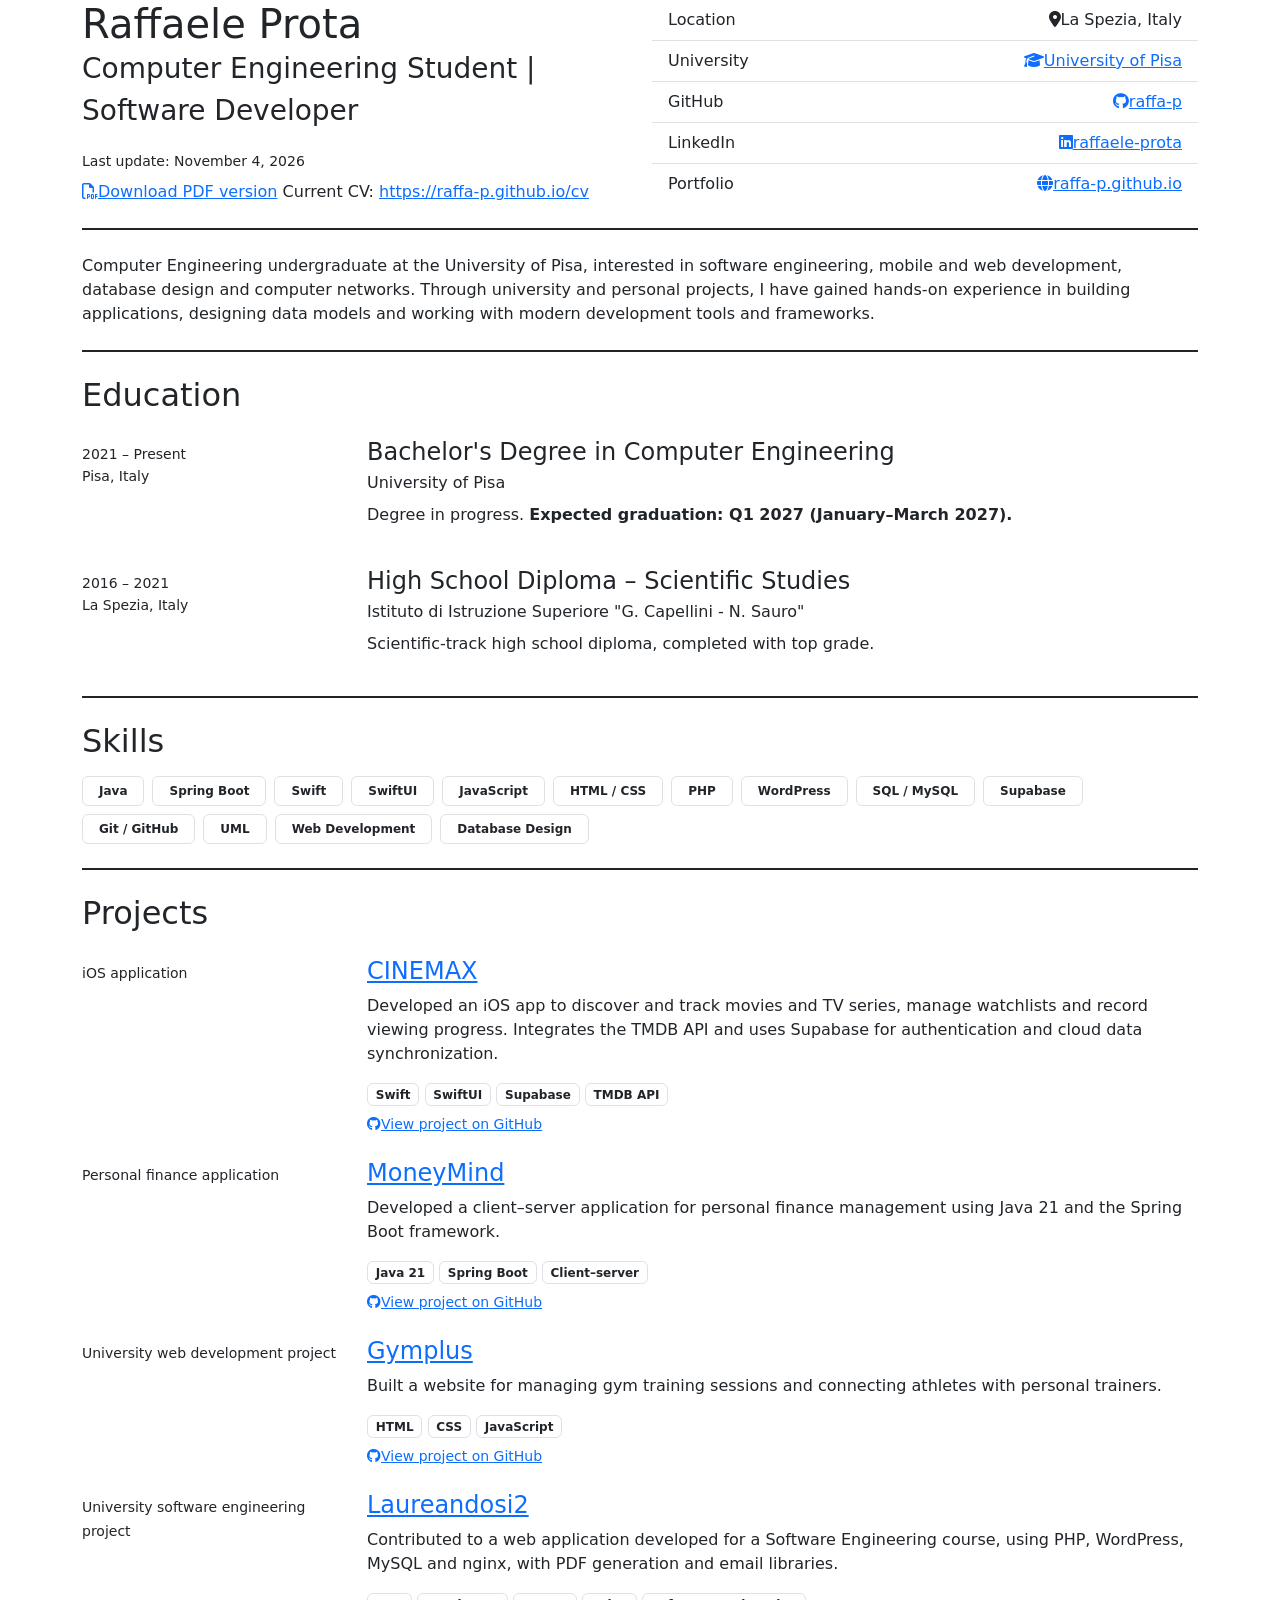
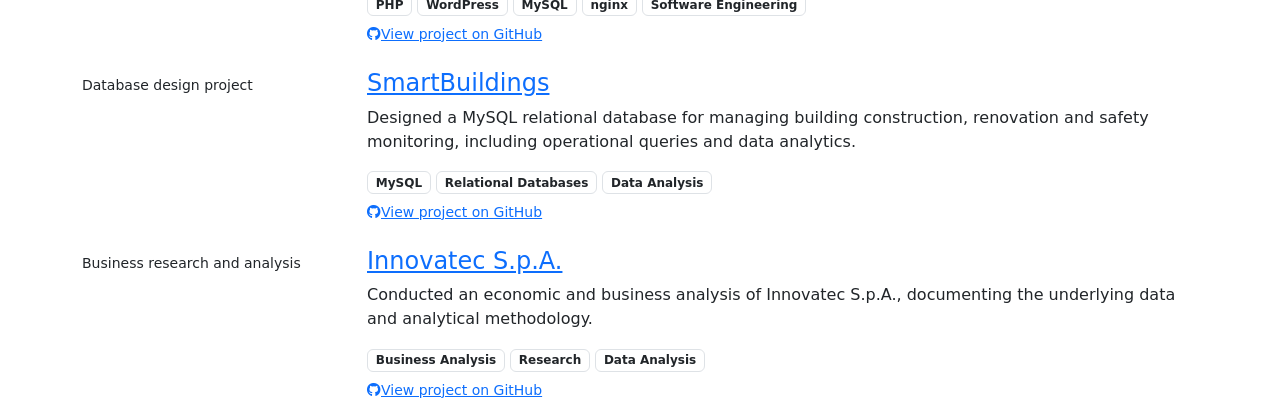
==== cv/index.html @ b6abc3b5 "Publish Raffaele Prota CV at /cv/ (HTML, CSS, PDF and favicon)" ====
<!doctype html>
<html lang="en">
<head>
    <meta charset="UTF-8"/>
    <meta name="viewport" content="width=device-width, initial-scale=1">
    <meta name="description" content="Curriculum vitae of Raffaele Prota, Computer Engineering student and software developer.">
    <title>Raffaele Prota — Computer Engineering Student | Software Developer</title>
    <link rel="icon" href="favicon.ico" type="image/x-icon"/>
    <link rel="preconnect" href="https://fonts.googleapis.com">
    <link rel="preconnect" href="https://fonts.gstatic.com" crossorigin>
    <link href="https://fonts.googleapis.com/css2?family=Roboto:wght@400;500&display=swap" rel="stylesheet">
    <link rel="stylesheet" href="https://cdn.jsdelivr.net/npm/bootstrap@5.2.0/dist/css/bootstrap.min.css">
    <link rel="stylesheet" href="https://cdnjs.cloudflare.com/ajax/libs/font-awesome/6.1.2/css/all.min.css">
    <link rel="stylesheet" href="styles.css">
    <base target="_blank">
</head>
<body>
<div class="container page">
    <header class="border-bottom border-2 border-print-0 border-dark mb-4 pb-4 pb-print-0 mb-print-1">
        <div class="row">
            <div class="col-print-6 col-12 col-md-6 d-flex justify-content-between flex-column">
                <div>
                    <h1 class="mb-0">Raffaele Prota</h1>
                    <div class="fs-3">Computer Engineering Student | Software Developer</div>
                </div>
                <div class="mt-3">
                    <p class="small mb-2">Last update: November 4, 2026</p>
                    <p class="mb-0">
                        <span class="screen"><a href="raffaele-prota.computer-engineering-student-or-software-developer.pdf"><i class="far fa-file-pdf"></i>Download PDF version</a></span>
                        <span class="print">Current CV: <a href="https://raffa-p.github.io/cv">https://raffa-p.github.io/cv</a></span>
                    </p>
                </div>
            </div>
            <div class="col-print-6 col-12 col-md-6">
                <ul class="list-group list-group-flush">
                    <li class="list-group-item d-flex justify-content-between align-items-start">
                        <span class="text-nowrap me-3">Location</span>
                        <span class="text-end"><span><i class="fa-solid fa-location-dot fact-icon"></i>La Spezia, Italy</span></span>
                    </li>
                    <li class="list-group-item d-flex justify-content-between align-items-start">
                        <span class="text-nowrap me-3">University</span>
                        <span class="text-end"><a href="https://www.unipi.it/"><i class="fa-solid fa-graduation-cap fact-icon"></i>University of Pisa</a></span>
                    </li>
                    <li class="list-group-item d-flex justify-content-between align-items-start">
                        <span class="text-nowrap me-3">GitHub</span>
                        <span class="text-end"><a href="https://github.com/raffa-p"><i class="fa-brands fa-github fact-icon"></i>raffa-p</a></span>
                    </li>
                    <li class="list-group-item d-flex justify-content-between align-items-start">
                        <span class="text-nowrap me-3">LinkedIn</span>
                        <span class="text-end"><a href="https://www.linkedin.com/in/raffaele-prota"><i class="fa-brands fa-linkedin fact-icon"></i>raffaele-prota</a></span>
                    </li>
                    <li class="list-group-item d-flex justify-content-between align-items-start">
                        <span class="text-nowrap me-3">Portfolio</span>
                        <span class="text-end"><a href="https://raffa-p.github.io/"><i class="fa-solid fa-globe fact-icon"></i>raffa-p.github.io</a></span>
                    </li>
                </ul>
            </div>
        </div>
    </header>

    <section class="border-bottom border-2 border-print-0 border-dark mb-4 pb-4 pb-print-0 mb-print-1" aria-label="Professional profile">
        <p class="mb-0">Computer Engineering undergraduate at the University of Pisa, interested in software engineering, mobile and web development, database design and computer networks. Through university and personal projects, I have gained hands-on experience in building applications, designing data models and working with modern development tools and frameworks.</p>
    </section>

    <section class="border-bottom border-2 border-print-0 border-dark mb-4 pb-4 pb-print-0 mb-print-1">
        <h2 class="mb-4">Education</h2>
        <div class="row d-block d-md-flex mb-4">
            <div class="col-md-3 pt-1">
                <small>2021 – Present</small>
                <div class="small">Pisa, Italy</div>
            </div>
            <div class="col-md-9">
                <h3 class="fs-4 fw-normal mb-1">Bachelor&#x27;s Degree in Computer Engineering</h3>
                <div class="mb-2">University of Pisa</div>
                <div><p>Degree in progress. <strong>Expected graduation: Q1 2027 (January–March 2027).</strong></p></div>
            </div>
        </div>
        <div class="row d-block d-md-flex">
            <div class="col-md-3 pt-1">
                <small>2016 – 2021</small>
                <div class="small">La Spezia, Italy</div>
            </div>
            <div class="col-md-9">
                <h3 class="fs-4 fw-normal mb-1">High School Diploma – Scientific Studies</h3>
                <div class="mb-2">Istituto di Istruzione Superiore &quot;G. Capellini - N. Sauro&quot;</div>
                <div><p>Scientific-track high school diploma, completed with top grade.</p></div>
            </div>
        </div>
    </section>

    <section class="border-bottom border-2 border-print-0 border-dark mb-4 pb-4 pb-print-0 mb-print-1">
        <h2 class="mb-3">Skills</h2>
        <div class="d-flex flex-wrap gap-2">
            <span class="badge text-body border border-1 py-2 px-3">Java</span>
            <span class="badge text-body border border-1 py-2 px-3">Spring Boot</span>
            <span class="badge text-body border border-1 py-2 px-3">Swift</span>
            <span class="badge text-body border border-1 py-2 px-3">SwiftUI</span>
            <span class="badge text-body border border-1 py-2 px-3">JavaScript</span>
            <span class="badge text-body border border-1 py-2 px-3">HTML / CSS</span>
            <span class="badge text-body border border-1 py-2 px-3">PHP</span>
            <span class="badge text-body border border-1 py-2 px-3">WordPress</span>
            <span class="badge text-body border border-1 py-2 px-3">SQL / MySQL</span>
            <span class="badge text-body border border-1 py-2 px-3">Supabase</span>
            <span class="badge text-body border border-1 py-2 px-3">Git / GitHub</span>
            <span class="badge text-body border border-1 py-2 px-3">UML</span>
            <span class="badge text-body border border-1 py-2 px-3">Web Development</span>
            <span class="badge text-body border border-1 py-2 px-3">Database Design</span>
        </div>
    </section>


    <section aria-label="Selected projects">
        <h2 class="mb-4">Projects</h2>
        <div class="row d-block d-md-flex mb-4">
            <div class="col-md-3 pt-1"><small>iOS application</small></div>
            <div class="col-md-9">
                <h3 class="fs-4 fw-normal mb-2"><a href="https://github.com/raffa-p/Cinemax">CINEMAX</a></h3>
                <p>Developed an iOS app to discover and track movies and TV series, manage watchlists and record viewing progress. Integrates the TMDB API and uses Supabase for authentication and cloud data synchronization.</p>
                <p class="mb-2">
                    <span class="badge text-body border border-1">Swift</span>
                    <span class="badge text-body border border-1">SwiftUI</span>
                    <span class="badge text-body border border-1">Supabase</span>
                    <span class="badge text-body border border-1">TMDB API</span>
                </p>
                <p class="small mb-0 screen"><a href="https://github.com/raffa-p/Cinemax"><i class="fa-brands fa-github"></i>View project on GitHub</a></p>
            </div>
        </div>
        <div class="row d-block d-md-flex mb-4">
            <div class="col-md-3 pt-1"><small>Personal finance application</small></div>
            <div class="col-md-9">
                <h3 class="fs-4 fw-normal mb-2"><a href="https://github.com/raffa-p/MoneyMind">MoneyMind</a></h3>
                <p>Developed a client–server application for personal finance management using Java 21 and the Spring Boot framework.</p>
                <p class="mb-2">
                    <span class="badge text-body border border-1">Java 21</span>
                    <span class="badge text-body border border-1">Spring Boot</span>
                    <span class="badge text-body border border-1">Client–server</span>
                </p>
                <p class="small mb-0 screen"><a href="https://github.com/raffa-p/MoneyMind"><i class="fa-brands fa-github"></i>View project on GitHub</a></p>
            </div>
        </div>
        <div class="row d-block d-md-flex mb-4">
            <div class="col-md-3 pt-1"><small>University web development project</small></div>
            <div class="col-md-9">
                <h3 class="fs-4 fw-normal mb-2"><a href="https://github.com/raffa-p/gymplus">Gymplus</a></h3>
                <p>Built a website for managing gym training sessions and connecting athletes with personal trainers.</p>
                <p class="mb-2">
                    <span class="badge text-body border border-1">HTML</span>
                    <span class="badge text-body border border-1">CSS</span>
                    <span class="badge text-body border border-1">JavaScript</span>
                </p>
                <p class="small mb-0 screen"><a href="https://github.com/raffa-p/gymplus"><i class="fa-brands fa-github"></i>View project on GitHub</a></p>
            </div>
        </div>
        <div class="row d-block d-md-flex mb-4">
            <div class="col-md-3 pt-1"><small>University software engineering project</small></div>
            <div class="col-md-9">
                <h3 class="fs-4 fw-normal mb-2"><a href="https://github.com/raffa-p/Laureandosi2">Laureandosi2</a></h3>
                <p>Contributed to a web application developed for a Software Engineering course, using PHP, WordPress, MySQL and nginx, with PDF generation and email libraries.</p>
                <p class="mb-2">
                    <span class="badge text-body border border-1">PHP</span>
                    <span class="badge text-body border border-1">WordPress</span>
                    <span class="badge text-body border border-1">MySQL</span>
                    <span class="badge text-body border border-1">nginx</span>
                    <span class="badge text-body border border-1">Software Engineering</span>
                </p>
                <p class="small mb-0 screen"><a href="https://github.com/raffa-p/Laureandosi2"><i class="fa-brands fa-github"></i>View project on GitHub</a></p>
            </div>
        </div>
        <div class="row d-block d-md-flex mb-4">
            <div class="col-md-3 pt-1"><small>Database design project</small></div>
            <div class="col-md-9">
                <h3 class="fs-4 fw-normal mb-2"><a href="https://github.com/raffa-p/SmartBuildings">SmartBuildings</a></h3>
                <p>Designed a MySQL relational database for managing building construction, renovation and safety monitoring, including operational queries and data analytics.</p>
                <p class="mb-2">
                    <span class="badge text-body border border-1">MySQL</span>
                    <span class="badge text-body border border-1">Relational Databases</span>
                    <span class="badge text-body border border-1">Data Analysis</span>
                </p>
                <p class="small mb-0 screen"><a href="https://github.com/raffa-p/SmartBuildings"><i class="fa-brands fa-github"></i>View project on GitHub</a></p>
            </div>
        </div>
        <div class="row d-block d-md-flex">
            <div class="col-md-3 pt-1"><small>Business research and analysis</small></div>
            <div class="col-md-9">
                <h3 class="fs-4 fw-normal mb-2"><a href="https://github.com/raffa-p/Innovatec-s.p.a.">Innovatec S.p.A.</a></h3>
                <p>Conducted an economic and business analysis of Innovatec S.p.A., documenting the underlying data and analytical methodology.</p>
                <p class="mb-2">
                    <span class="badge text-body border border-1">Business Analysis</span>
                    <span class="badge text-body border border-1">Research</span>
                    <span class="badge text-body border border-1">Data Analysis</span>
                </p>
                <p class="small mb-0 screen"><a href="https://github.com/raffa-p/Innovatec-s.p.a."><i class="fa-brands fa-github"></i>View project on GitHub</a></p>
            </div>
        </div>
    </section>
</div>
</body>
</html>
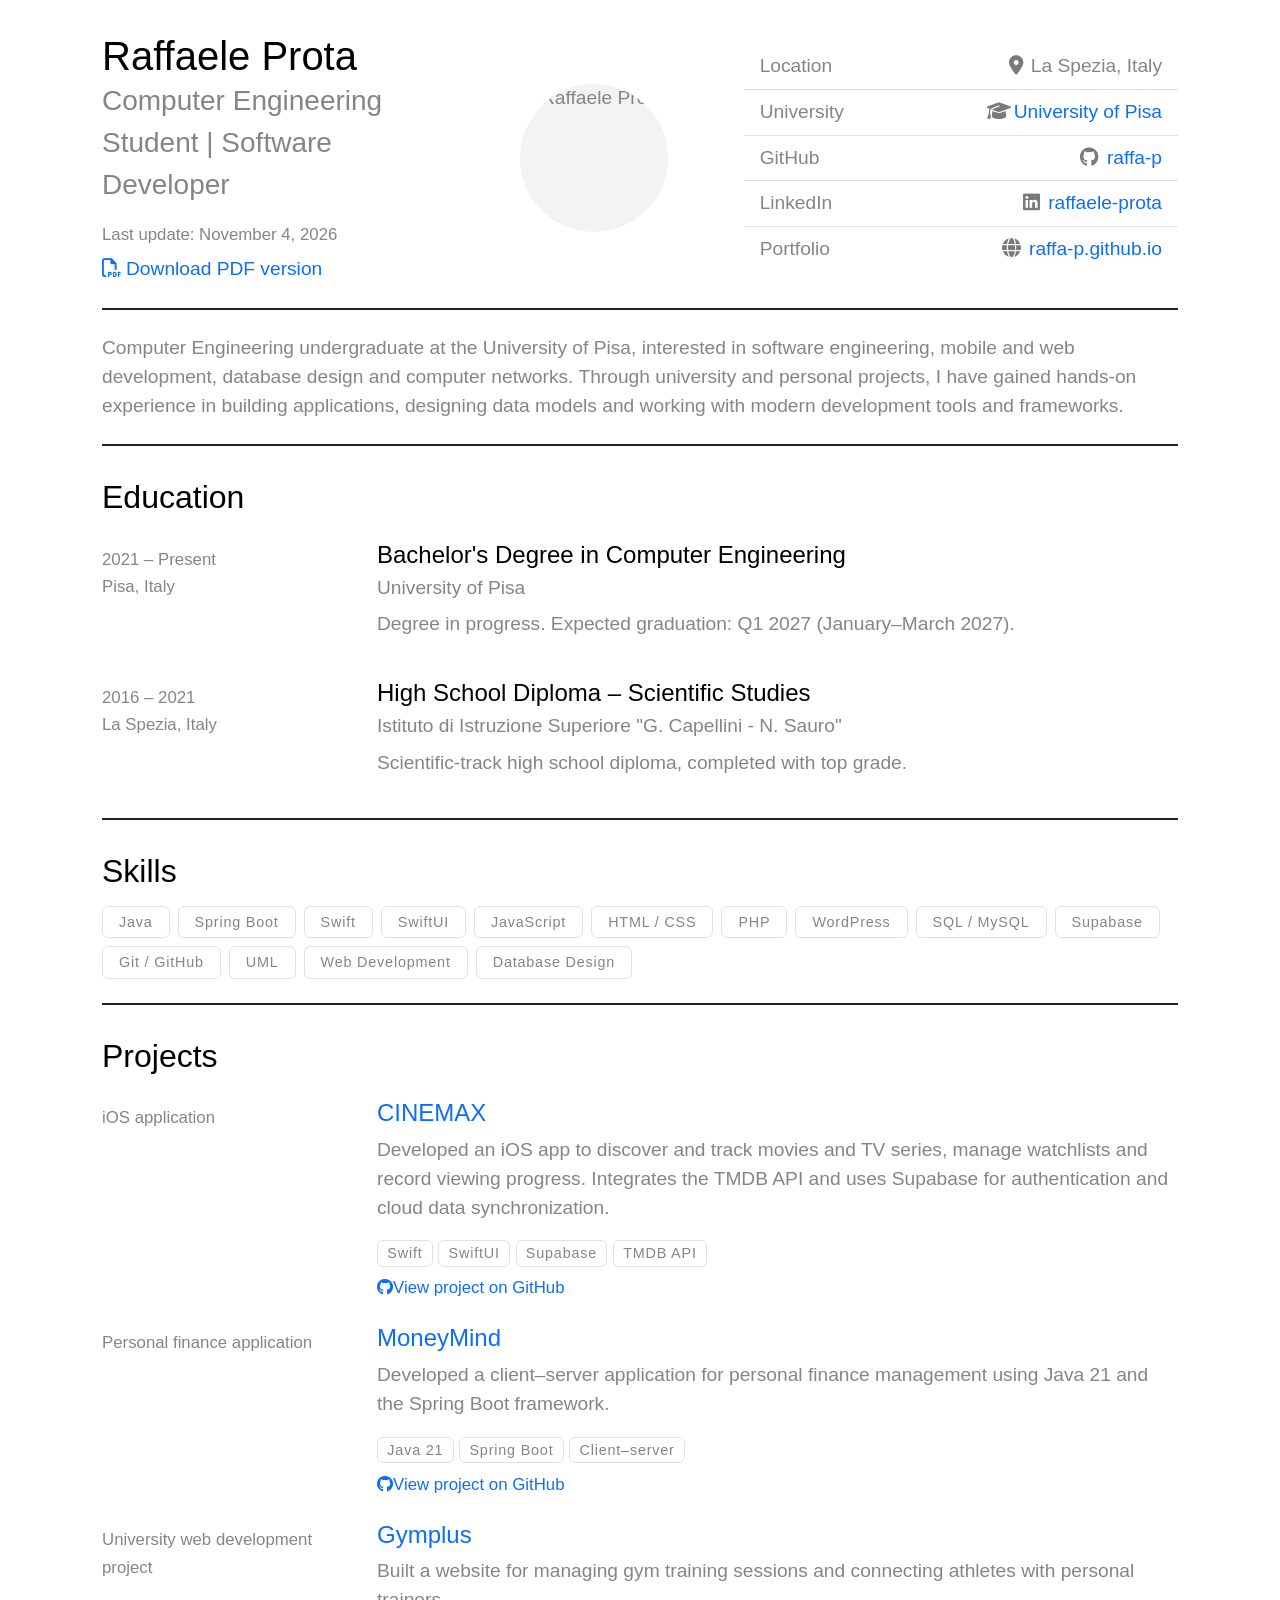
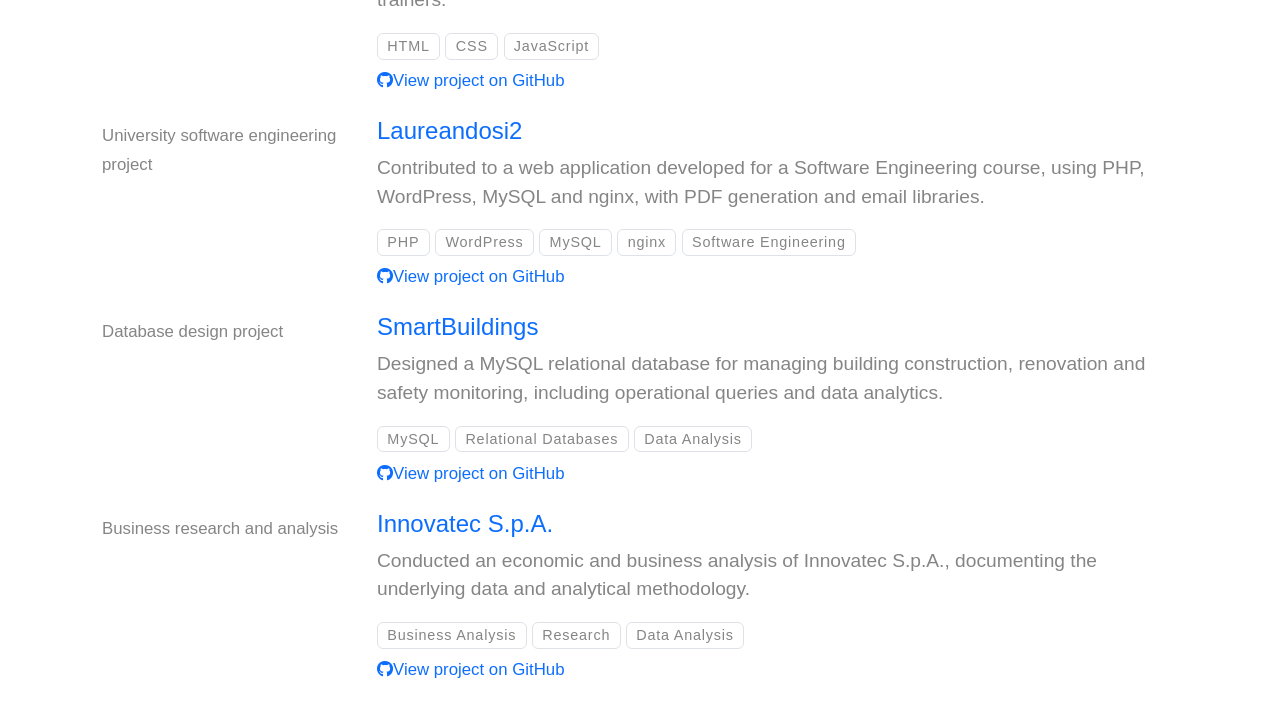
==== commit 252d7055: "Sync CV from raffa-p/cv (7babc20)" ====
--- a/cv/index.html
+++ b/cv/index.html
@@ -5,7 +5,7 @@
     <meta name="viewport" content="width=device-width, initial-scale=1">
     <meta name="description" content="Curriculum vitae of Raffaele Prota, Computer Engineering student and software developer.">
     <title>Raffaele Prota — Computer Engineering Student | Software Developer</title>
-    <link rel="icon" href="favicon.ico" type="image/x-icon"/>
+    <link rel="icon" href="favicon.ico?v=rp" type="image/x-icon"/>
     <link rel="preconnect" href="https://fonts.googleapis.com">
     <link rel="preconnect" href="https://fonts.gstatic.com" crossorigin>
     <link href="https://fonts.googleapis.com/css2?family=Roboto:wght@400;500&display=swap" rel="stylesheet">
@@ -17,8 +17,8 @@
 <body>
 <div class="container page">
     <header class="border-bottom border-2 border-print-0 border-dark mb-4 pb-4 pb-print-0 mb-print-1">
-        <div class="row">
-            <div class="col-print-6 col-12 col-md-6 d-flex justify-content-between flex-column">
+        <div class="row align-items-center gy-4">
+            <div class="col-print-5 col-12 col-md-4 d-flex justify-content-between flex-column">
                 <div>
                     <h1 class="mb-0">Raffaele Prota</h1>
                     <div class="fs-3">Computer Engineering Student | Software Developer</div>
@@ -31,7 +31,10 @@
                     </p>
                 </div>
             </div>
-            <div class="col-print-6 col-12 col-md-6">
+            <div class="col-print-2 col-12 col-md-3 text-center">
+                <img src="https://raffa-p.github.io/img/Untitled%20design.png" class="cv-portrait" width="148" height="148" alt="Raffaele Prota" loading="eager">
+            </div>
+            <div class="col-print-5 col-12 col-md-5">
                 <ul class="list-group list-group-flush">
                     <li class="list-group-item d-flex justify-content-between align-items-start">
                         <span class="text-nowrap me-3">Location</span>
--- a/cv/styles.css
+++ b/cv/styles.css
@@ -0,0 +1,189 @@
+:root {
+    --bs-font-sans-serif: Roboto, sans-serif;
+    --bs-body-font-weight: 400;
+    --bs-body-color: #858585;
+    --bs-body-color-rgb: 133, 133, 133;
+    --light-color: #D9D9D9;
+    --dark-color: #7a7a7a;
+    --bs-body-font-size: 1.2rem;
+}
+
+a {
+    word-break: break-word;
+    text-decoration: none;
+}
+
+h1, h2, h3, h4 {
+    color: #000000;
+}
+
+@media print {
+    :root {
+        --bs-body-color: #000;
+    }
+
+    body {
+        font-size: 0.7rem;
+    }
+
+    a {
+        text-decoration: underline;
+    }
+
+    .page {
+        min-width: 100%;
+    }
+
+    .screen {
+        display: none;
+    }
+
+    .card {
+        border: none;
+    }
+
+    .card-body {
+        padding: 0;
+    }
+
+    .badge {
+        border: 0.07rem solid #868e96;
+        color: inherit;
+        background-color: inherit;
+    }
+
+    .print-url {
+        color: #deeef9;
+        text-decoration: none;
+        font-size: smaller;
+    }
+
+    .text-print-right {
+        text-align: right;
+    }
+}
+
+@media not print {
+    .page {
+        padding: 2rem;
+    }
+
+    .print {
+        display: none;
+    }
+
+    h2 {
+        margin-top: 2rem;
+        margin-bottom: 1rem;
+    }
+
+    dt {
+        font-weight: normal;
+    }
+
+    strong {
+        font-weight: 500;
+    }
+}
+
+.far,
+.fab,
+.fas,
+.fa {
+    text-decoration: none !important;
+    margin-right: 5px;
+}
+
+.badge {
+    font-weight: normal;
+    letter-spacing: 0.05rem;
+}
+
+@media print {
+    .col-print-1 {
+        flex: 0 0 8.333333%;
+        max-width: 8.333333%;
+    }
+
+    .col-print-6 {
+        flex: 0 0 50%;
+        max-width: 50%;
+    }
+
+    .border-print-0 {
+        border-width: 0 !important;
+    }
+
+    .pb-print-0 {
+        padding-bottom: 0 !important;
+    }
+
+    .mb-print-1 {
+        margin-bottom: 1rem !important;
+    }
+}
+
+.fact-icon {
+    width: 1em;
+    color: var(--dark-color);
+    margin-right: 0.5rem;
+}
+
+@page {
+    size: auto;
+    margin: 10mm;
+}
+
+.skills {
+    position: relative;
+    display: inline-block;
+    font-size: 1.2rem;
+}
+
+.skills::after {
+    display: block;
+    content: '•••••';
+    color: var(--light-color);
+}
+
+.skills-bar {
+    position: absolute;
+    left: 0;
+    top: 0;
+    overflow: hidden;
+}
+
+.skills-bar::after {
+    display: block;
+    content: '•••••';
+    color: var(--bs-primary);
+}
+
+/* Centered portrait shared by the web CV and generated PDF */
+.cv-portrait {
+    width: 148px;
+    height: 148px;
+    max-width: 100%;
+    object-fit: cover;
+    object-position: center;
+    border-radius: 50%;
+    display: inline-block;
+    background-color: #f3f3f3;
+}
+
+@media print {
+    .col-print-2 {
+        flex: 0 0 16.666667%;
+        max-width: 16.666667%;
+    }
+
+    .col-print-5 {
+        flex: 0 0 41.666667%;
+        max-width: 41.666667%;
+    }
+
+    .cv-portrait {
+        width: 105px;
+        height: 105px;
+    }
+}
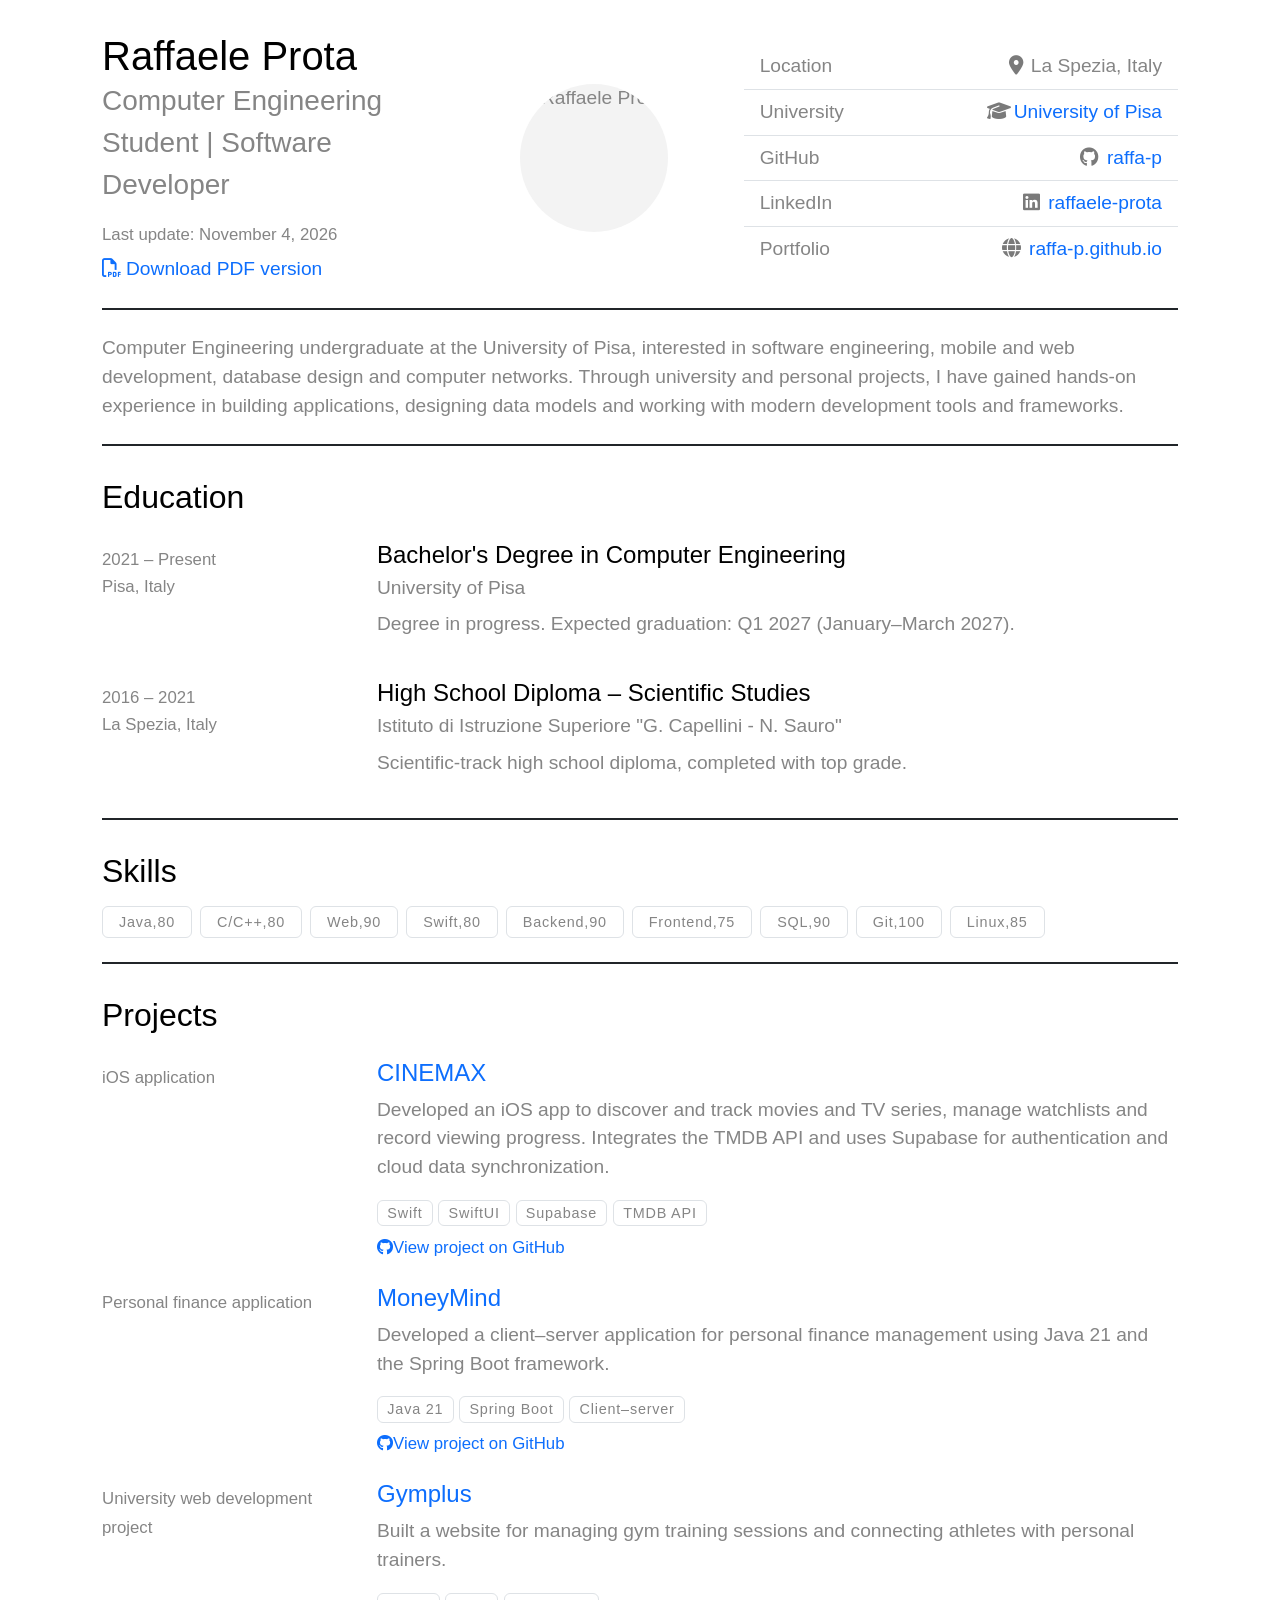
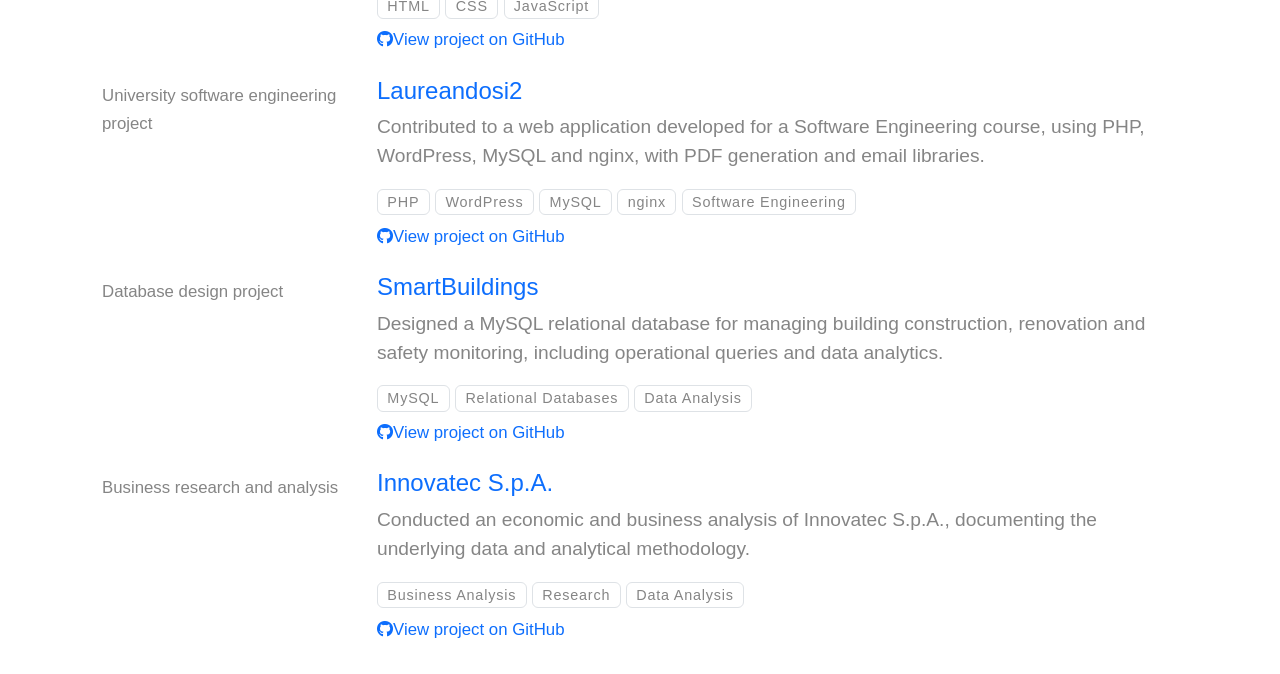
==== commit e264d3d1: "Sync CV from raffa-p/cv (d2a91da)" ====
--- a/cv/index.html
+++ b/cv/index.html
@@ -94,20 +94,15 @@
     <section class="border-bottom border-2 border-print-0 border-dark mb-4 pb-4 pb-print-0 mb-print-1">
         <h2 class="mb-3">Skills</h2>
         <div class="d-flex flex-wrap gap-2">
-            <span class="badge text-body border border-1 py-2 px-3">Java</span>
-            <span class="badge text-body border border-1 py-2 px-3">Spring Boot</span>
-            <span class="badge text-body border border-1 py-2 px-3">Swift</span>
-            <span class="badge text-body border border-1 py-2 px-3">SwiftUI</span>
-            <span class="badge text-body border border-1 py-2 px-3">JavaScript</span>
-            <span class="badge text-body border border-1 py-2 px-3">HTML / CSS</span>
-            <span class="badge text-body border border-1 py-2 px-3">PHP</span>
-            <span class="badge text-body border border-1 py-2 px-3">WordPress</span>
-            <span class="badge text-body border border-1 py-2 px-3">SQL / MySQL</span>
-            <span class="badge text-body border border-1 py-2 px-3">Supabase</span>
-            <span class="badge text-body border border-1 py-2 px-3">Git / GitHub</span>
-            <span class="badge text-body border border-1 py-2 px-3">UML</span>
-            <span class="badge text-body border border-1 py-2 px-3">Web Development</span>
-            <span class="badge text-body border border-1 py-2 px-3">Database Design</span>
+            <span class="badge text-body border border-1 py-2 px-3">Java,80</span>
+            <span class="badge text-body border border-1 py-2 px-3">C/C++,80</span>
+            <span class="badge text-body border border-1 py-2 px-3">Web,90</span>
+            <span class="badge text-body border border-1 py-2 px-3">Swift,80</span>
+            <span class="badge text-body border border-1 py-2 px-3">Backend,90</span>
+            <span class="badge text-body border border-1 py-2 px-3">Frontend,75</span>
+            <span class="badge text-body border border-1 py-2 px-3">SQL,90</span>
+            <span class="badge text-body border border-1 py-2 px-3">Git,100</span>
+            <span class="badge text-body border border-1 py-2 px-3">Linux,85</span>
         </div>
     </section>
 
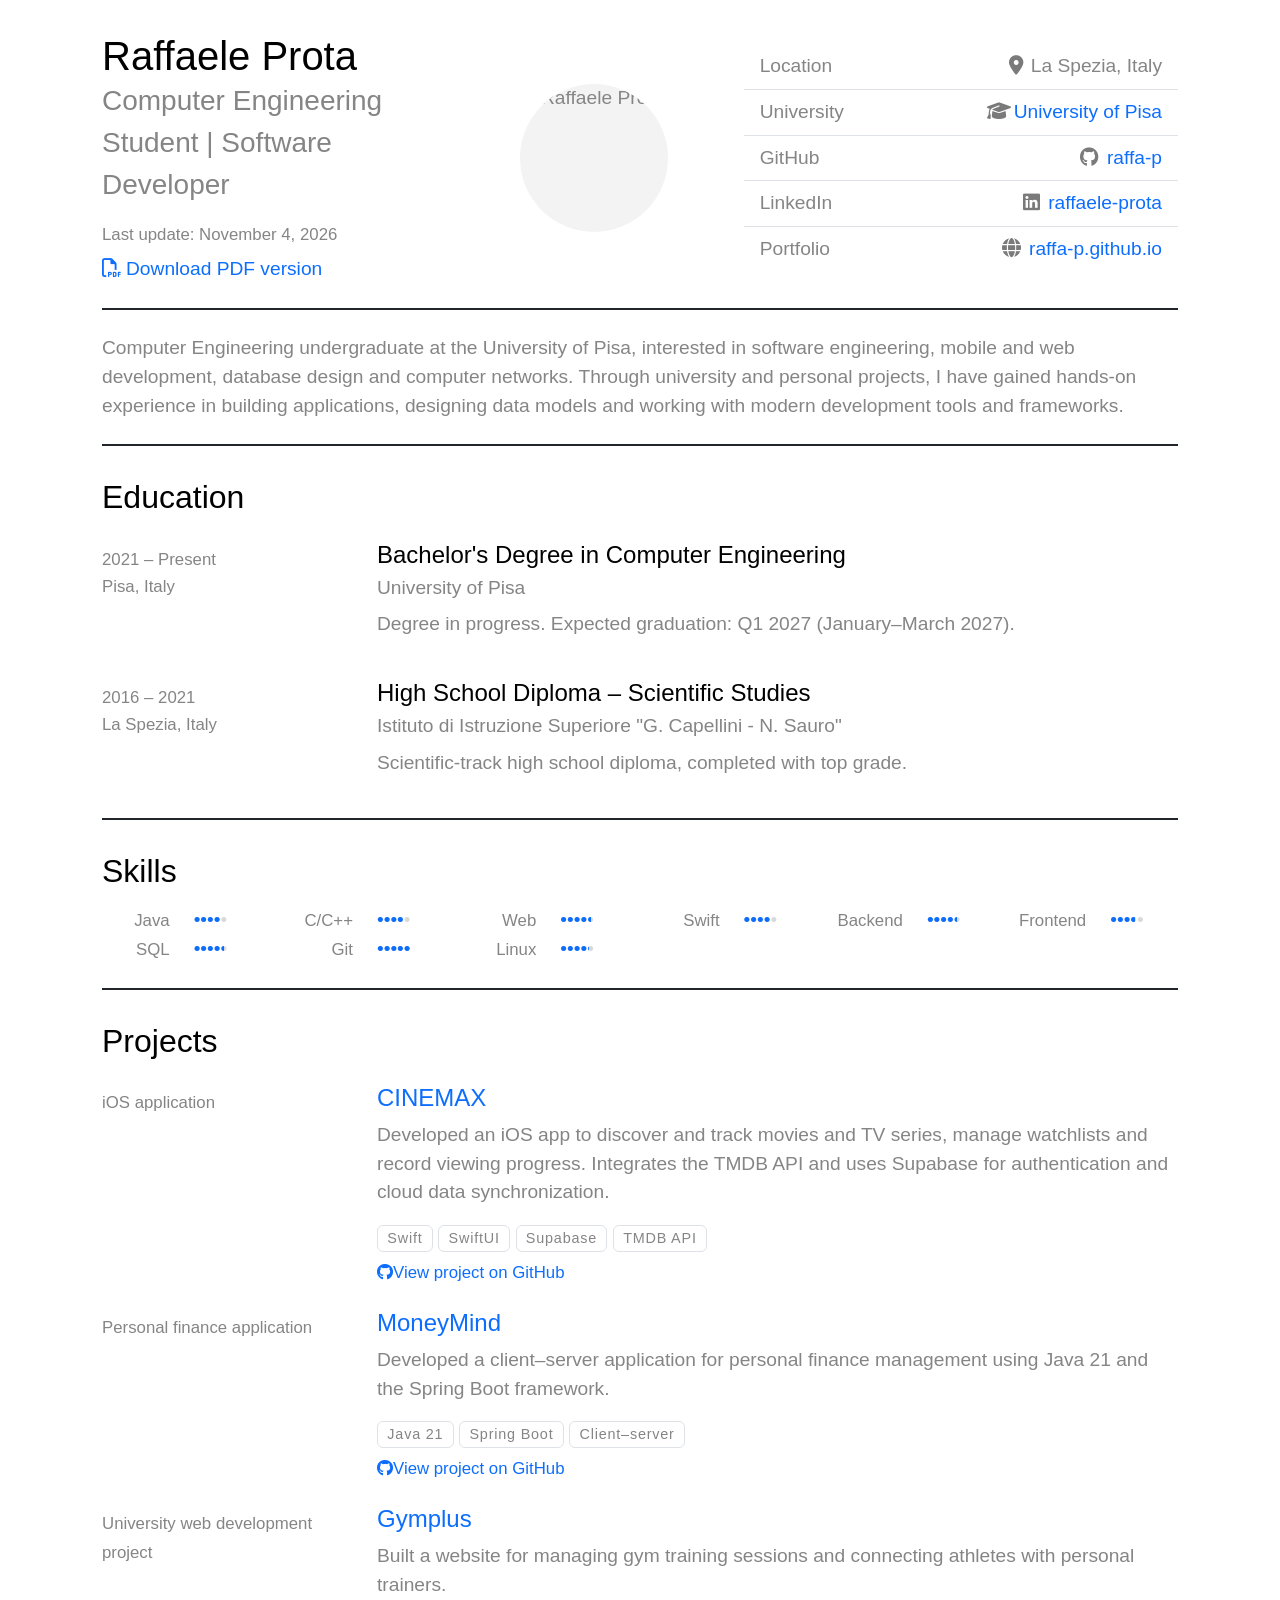
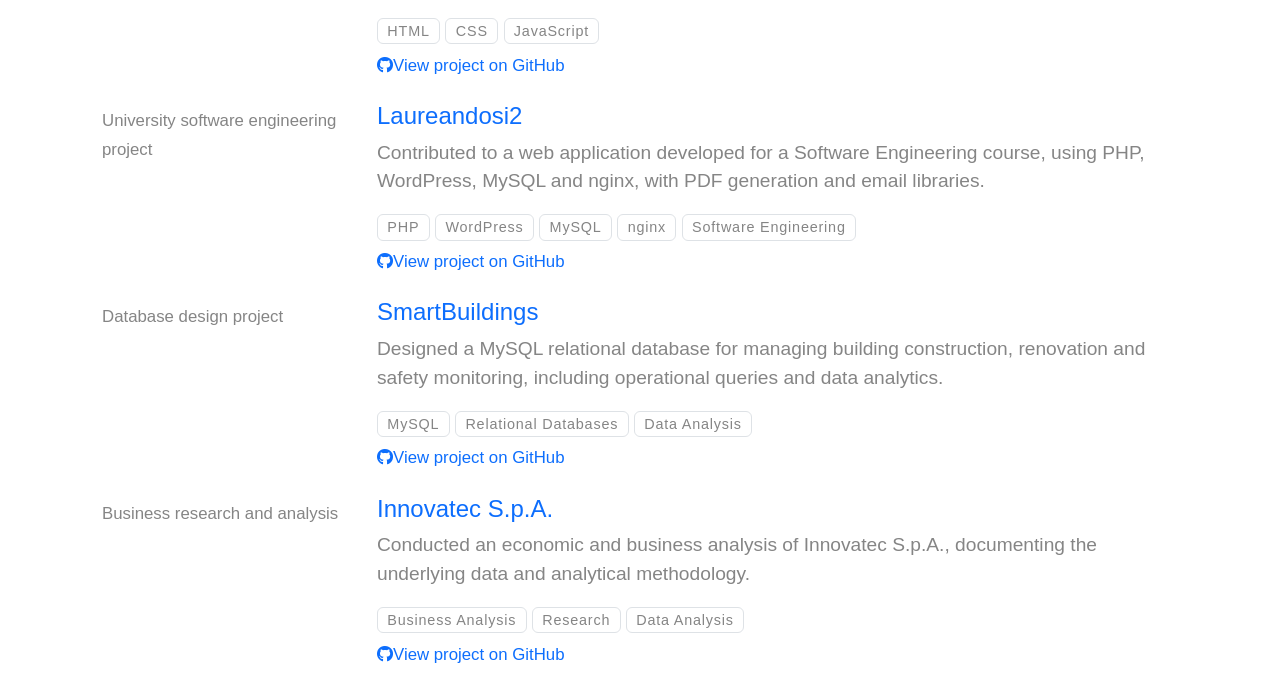
==== commit cdb15870: "Sync CV from raffa-p/cv (0be94b6)" ====
--- a/cv/index.html
+++ b/cv/index.html
@@ -93,16 +93,79 @@
 
     <section class="border-bottom border-2 border-print-0 border-dark mb-4 pb-4 pb-print-0 mb-print-1">
         <h2 class="mb-3">Skills</h2>
-        <div class="d-flex flex-wrap gap-2">
-            <span class="badge text-body border border-1 py-2 px-3">Java,80</span>
-            <span class="badge text-body border border-1 py-2 px-3">C/C++,80</span>
-            <span class="badge text-body border border-1 py-2 px-3">Web,90</span>
-            <span class="badge text-body border border-1 py-2 px-3">Swift,80</span>
-            <span class="badge text-body border border-1 py-2 px-3">Backend,90</span>
-            <span class="badge text-body border border-1 py-2 px-3">Frontend,75</span>
-            <span class="badge text-body border border-1 py-2 px-3">SQL,90</span>
-            <span class="badge text-body border border-1 py-2 px-3">Git,100</span>
-            <span class="badge text-body border border-1 py-2 px-3">Linux,85</span>
+        <div class="row align-items-center">
+            <div class="col-print-1 col-3 col-md-2 col-lg-1 text-end">
+                <small>Java</small>
+            </div>
+            <div class="col-print-1 col-3 col-md-2 col-lg-1">
+                <div class="skills" aria-label="Java: 80%" title="80%">
+                    <div class="skills-bar" style="width: 80%"></div>
+                </div>
+            </div>
+            <div class="col-print-1 col-3 col-md-2 col-lg-1 text-end">
+                <small>C/C++</small>
+            </div>
+            <div class="col-print-1 col-3 col-md-2 col-lg-1">
+                <div class="skills" aria-label="C/C++: 80%" title="80%">
+                    <div class="skills-bar" style="width: 80%"></div>
+                </div>
+            </div>
+            <div class="col-print-1 col-3 col-md-2 col-lg-1 text-end">
+                <small>Web</small>
+            </div>
+            <div class="col-print-1 col-3 col-md-2 col-lg-1">
+                <div class="skills" aria-label="Web: 90%" title="90%">
+                    <div class="skills-bar" style="width: 90%"></div>
+                </div>
+            </div>
+            <div class="col-print-1 col-3 col-md-2 col-lg-1 text-end">
+                <small>Swift</small>
+            </div>
+            <div class="col-print-1 col-3 col-md-2 col-lg-1">
+                <div class="skills" aria-label="Swift: 80%" title="80%">
+                    <div class="skills-bar" style="width: 80%"></div>
+                </div>
+            </div>
+            <div class="col-print-1 col-3 col-md-2 col-lg-1 text-end">
+                <small>Backend</small>
+            </div>
+            <div class="col-print-1 col-3 col-md-2 col-lg-1">
+                <div class="skills" aria-label="Backend: 90%" title="90%">
+                    <div class="skills-bar" style="width: 90%"></div>
+                </div>
+            </div>
+            <div class="col-print-1 col-3 col-md-2 col-lg-1 text-end">
+                <small>Frontend</small>
+            </div>
+            <div class="col-print-1 col-3 col-md-2 col-lg-1">
+                <div class="skills" aria-label="Frontend: 75%" title="75%">
+                    <div class="skills-bar" style="width: 75%"></div>
+                </div>
+            </div>
+            <div class="col-print-1 col-3 col-md-2 col-lg-1 text-end">
+                <small>SQL</small>
+            </div>
+            <div class="col-print-1 col-3 col-md-2 col-lg-1">
+                <div class="skills" aria-label="SQL: 90%" title="90%">
+                    <div class="skills-bar" style="width: 90%"></div>
+                </div>
+            </div>
+            <div class="col-print-1 col-3 col-md-2 col-lg-1 text-end">
+                <small>Git</small>
+            </div>
+            <div class="col-print-1 col-3 col-md-2 col-lg-1">
+                <div class="skills" aria-label="Git: 100%" title="100%">
+                    <div class="skills-bar" style="width: 100%"></div>
+                </div>
+            </div>
+            <div class="col-print-1 col-3 col-md-2 col-lg-1 text-end">
+                <small>Linux</small>
+            </div>
+            <div class="col-print-1 col-3 col-md-2 col-lg-1">
+                <div class="skills" aria-label="Linux: 85%" title="85%">
+                    <div class="skills-bar" style="width: 85%"></div>
+                </div>
+            </div>
         </div>
     </section>
 
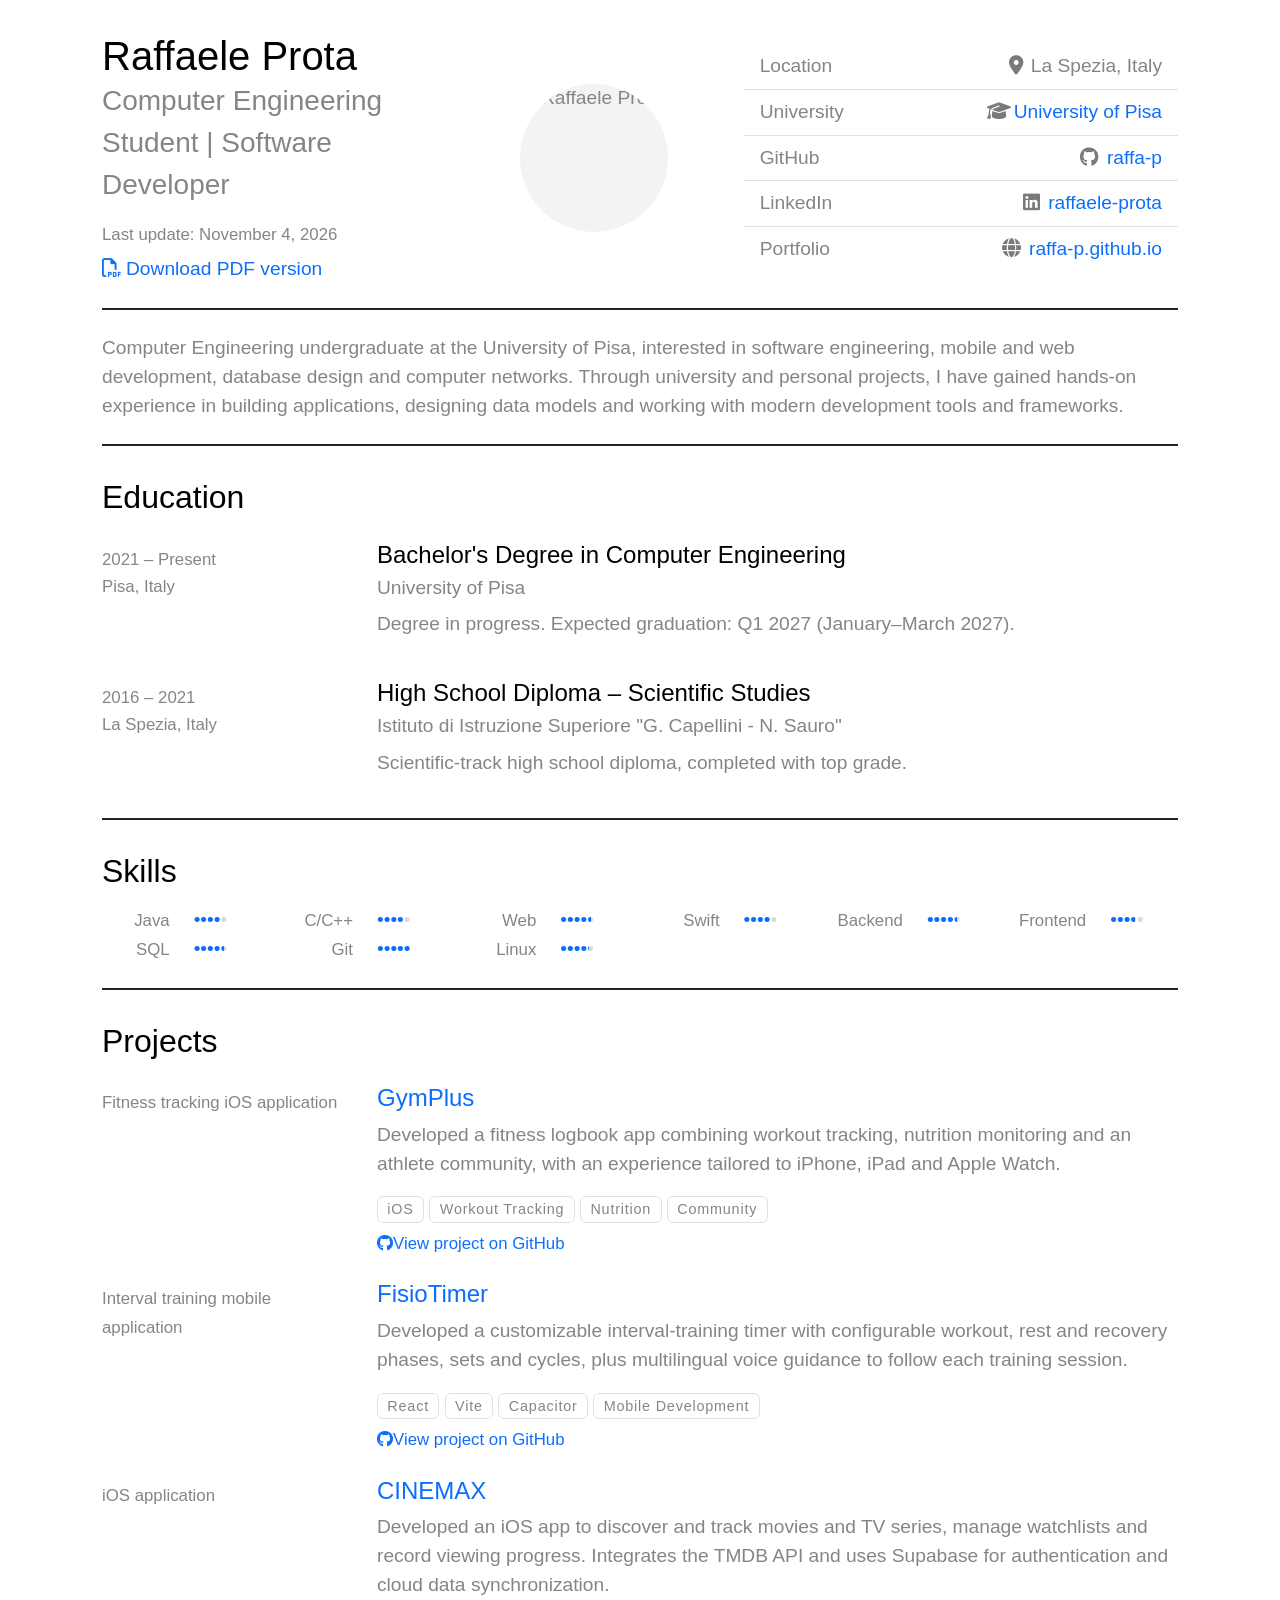
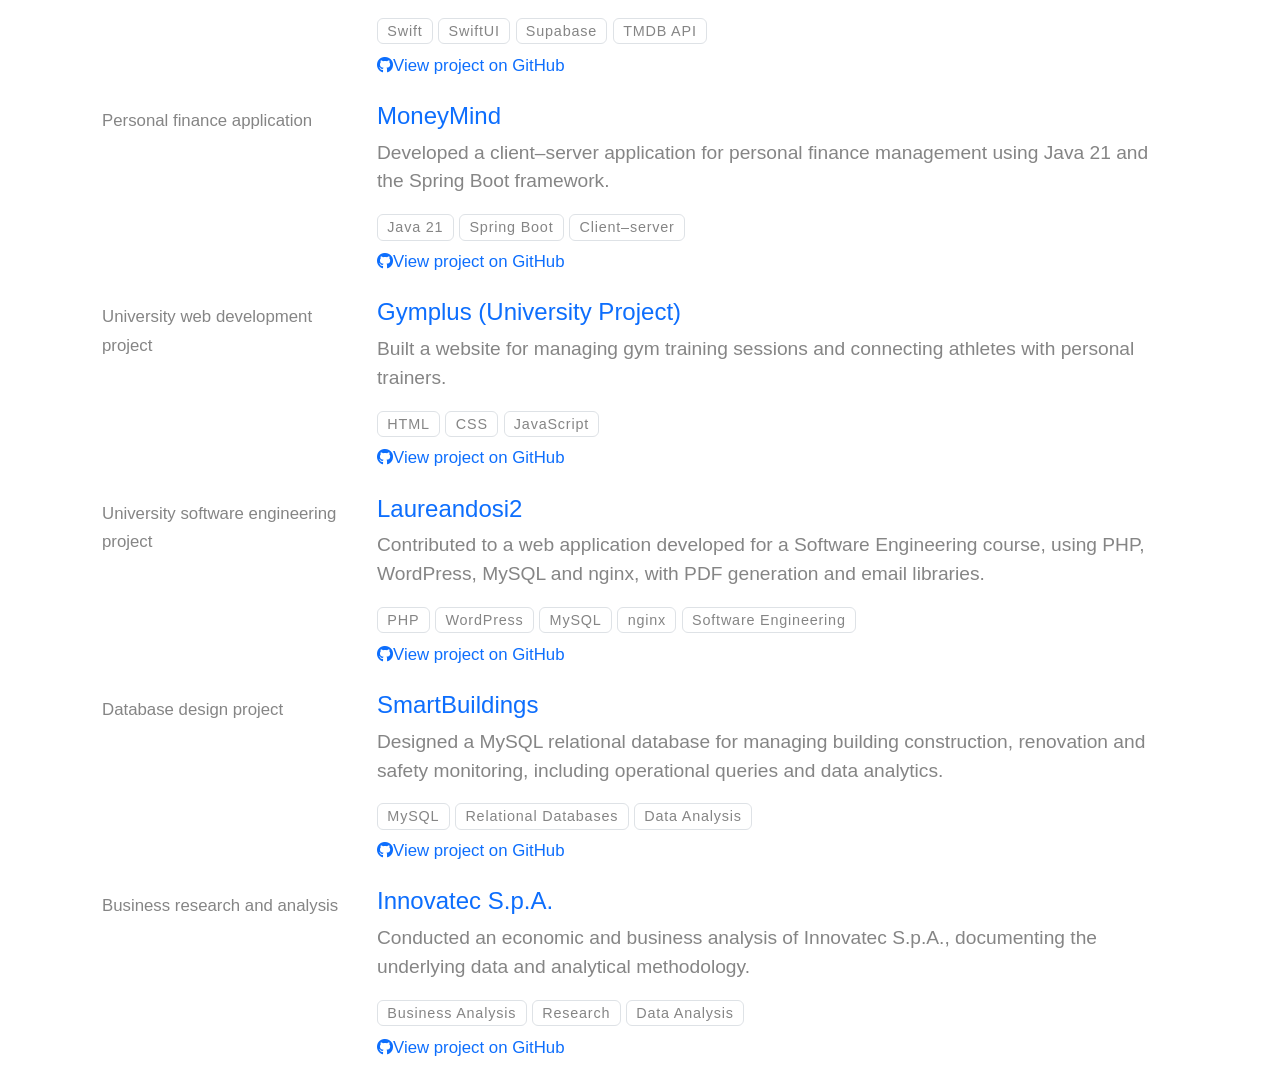
==== commit 14e9cd87: "Sync CV from raffa-p/cv (5ea80e9)" ====
--- a/cv/index.html
+++ b/cv/index.html
@@ -173,6 +173,34 @@
     <section aria-label="Selected projects">
         <h2 class="mb-4">Projects</h2>
         <div class="row d-block d-md-flex mb-4">
+            <div class="col-md-3 pt-1"><small>Fitness tracking iOS application</small></div>
+            <div class="col-md-9">
+                <h3 class="fs-4 fw-normal mb-2"><a href="https://protadev.com/gym_plus/app_landing.html">GymPlus</a></h3>
+                <p>Developed a fitness logbook app combining workout tracking, nutrition monitoring and an athlete community, with an experience tailored to iPhone, iPad and Apple Watch.</p>
+                <p class="mb-2">
+                    <span class="badge text-body border border-1">iOS</span>
+                    <span class="badge text-body border border-1">Workout Tracking</span>
+                    <span class="badge text-body border border-1">Nutrition</span>
+                    <span class="badge text-body border border-1">Community</span>
+                </p>
+                <p class="small mb-0 screen"><a href="https://protadev.com/gym_plus/app_landing.html"><i class="fa-brands fa-github"></i>View project on GitHub</a></p>
+            </div>
+        </div>
+        <div class="row d-block d-md-flex mb-4">
+            <div class="col-md-3 pt-1"><small>Interval training mobile application</small></div>
+            <div class="col-md-9">
+                <h3 class="fs-4 fw-normal mb-2"><a href="https://fisiotimer.protadev.com/">FisioTimer</a></h3>
+                <p>Developed a customizable interval-training timer with configurable workout, rest and recovery phases, sets and cycles, plus multilingual voice guidance to follow each training session.</p>
+                <p class="mb-2">
+                    <span class="badge text-body border border-1">React</span>
+                    <span class="badge text-body border border-1">Vite</span>
+                    <span class="badge text-body border border-1">Capacitor</span>
+                    <span class="badge text-body border border-1">Mobile Development</span>
+                </p>
+                <p class="small mb-0 screen"><a href="https://fisiotimer.protadev.com/"><i class="fa-brands fa-github"></i>View project on GitHub</a></p>
+            </div>
+        </div>
+        <div class="row d-block d-md-flex mb-4">
             <div class="col-md-3 pt-1"><small>iOS application</small></div>
             <div class="col-md-9">
                 <h3 class="fs-4 fw-normal mb-2"><a href="https://github.com/raffa-p/Cinemax">CINEMAX</a></h3>
@@ -202,7 +230,7 @@
         <div class="row d-block d-md-flex mb-4">
             <div class="col-md-3 pt-1"><small>University web development project</small></div>
             <div class="col-md-9">
-                <h3 class="fs-4 fw-normal mb-2"><a href="https://github.com/raffa-p/gymplus">Gymplus</a></h3>
+                <h3 class="fs-4 fw-normal mb-2"><a href="https://github.com/raffa-p/gymplus">Gymplus (University Project)</a></h3>
                 <p>Built a website for managing gym training sessions and connecting athletes with personal trainers.</p>
                 <p class="mb-2">
                     <span class="badge text-body border border-1">HTML</span>
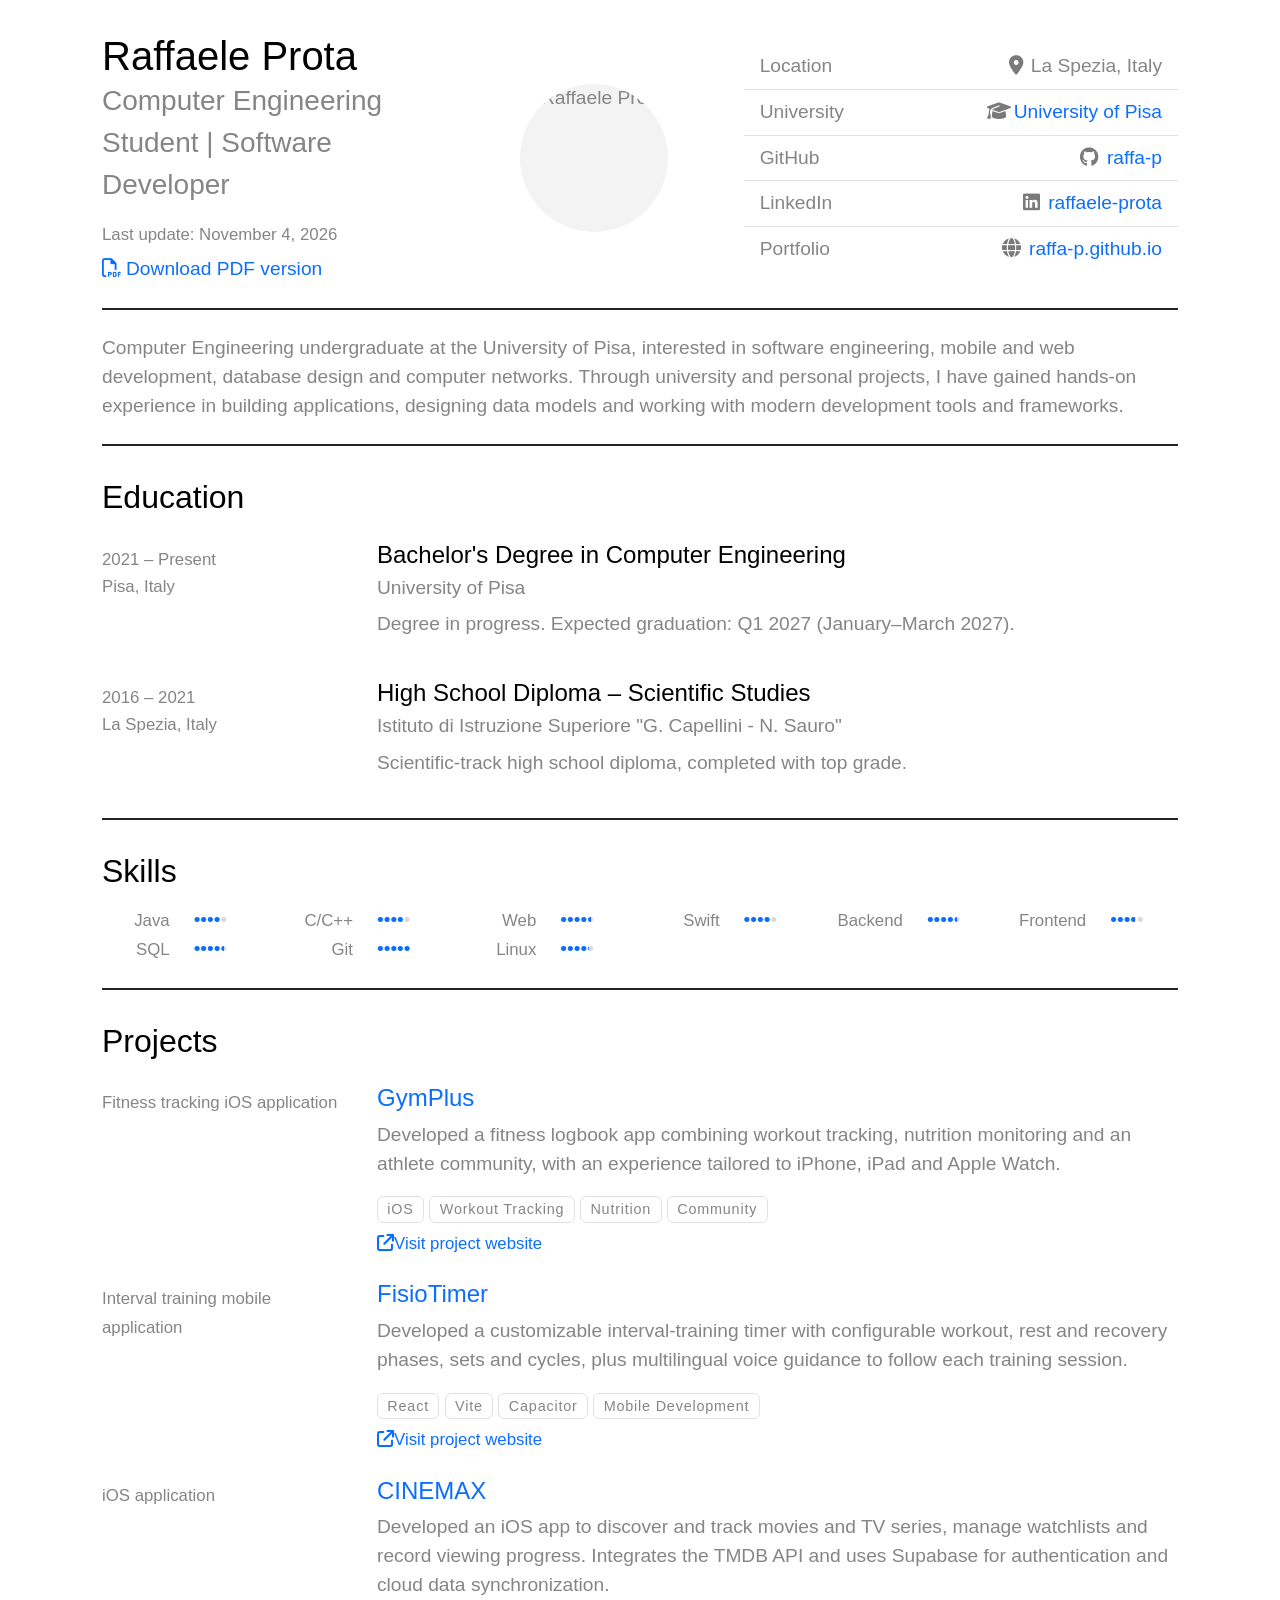
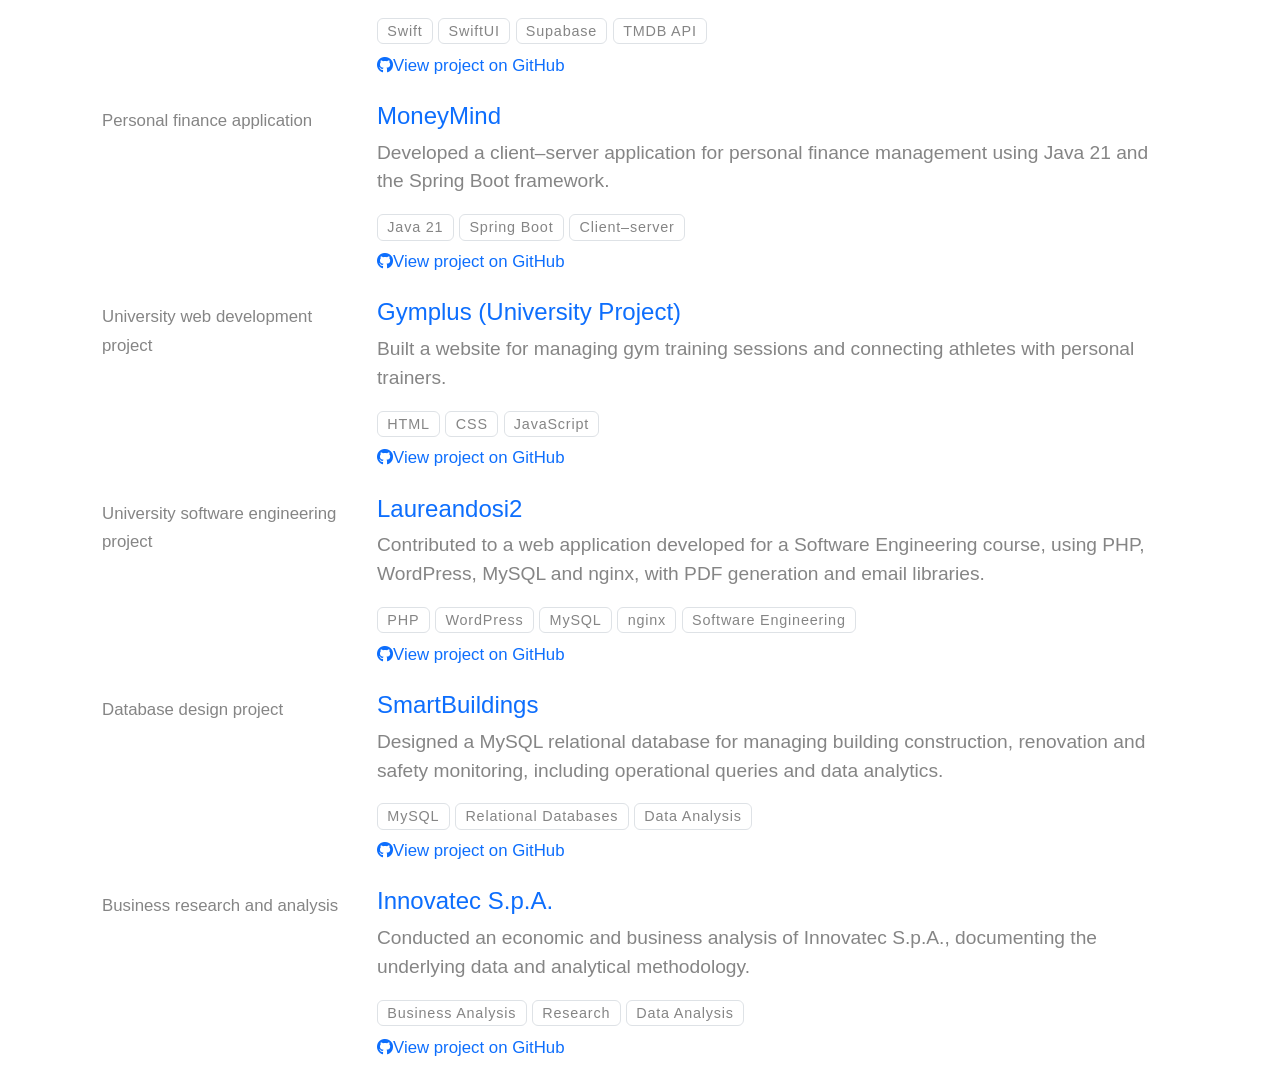
==== commit cafe477f: "Sync CV from raffa-p/cv (4a00ec5)" ====
--- a/cv/index.html
+++ b/cv/index.html
@@ -183,7 +183,7 @@
                     <span class="badge text-body border border-1">Nutrition</span>
                     <span class="badge text-body border border-1">Community</span>
                 </p>
-                <p class="small mb-0 screen"><a href="https://protadev.com/gym_plus/app_landing.html"><i class="fa-brands fa-github"></i>View project on GitHub</a></p>
+                <p class="small mb-0 screen"><a href="https://protadev.com/gym_plus/app_landing.html"><i class="fa-solid fa-arrow-up-right-from-square"></i>Visit project website</a></p>
             </div>
         </div>
         <div class="row d-block d-md-flex mb-4">
@@ -197,7 +197,7 @@
                     <span class="badge text-body border border-1">Capacitor</span>
                     <span class="badge text-body border border-1">Mobile Development</span>
                 </p>
-                <p class="small mb-0 screen"><a href="https://fisiotimer.protadev.com/"><i class="fa-brands fa-github"></i>View project on GitHub</a></p>
+                <p class="small mb-0 screen"><a href="https://fisiotimer.protadev.com/"><i class="fa-solid fa-arrow-up-right-from-square"></i>Visit project website</a></p>
             </div>
         </div>
         <div class="row d-block d-md-flex mb-4">
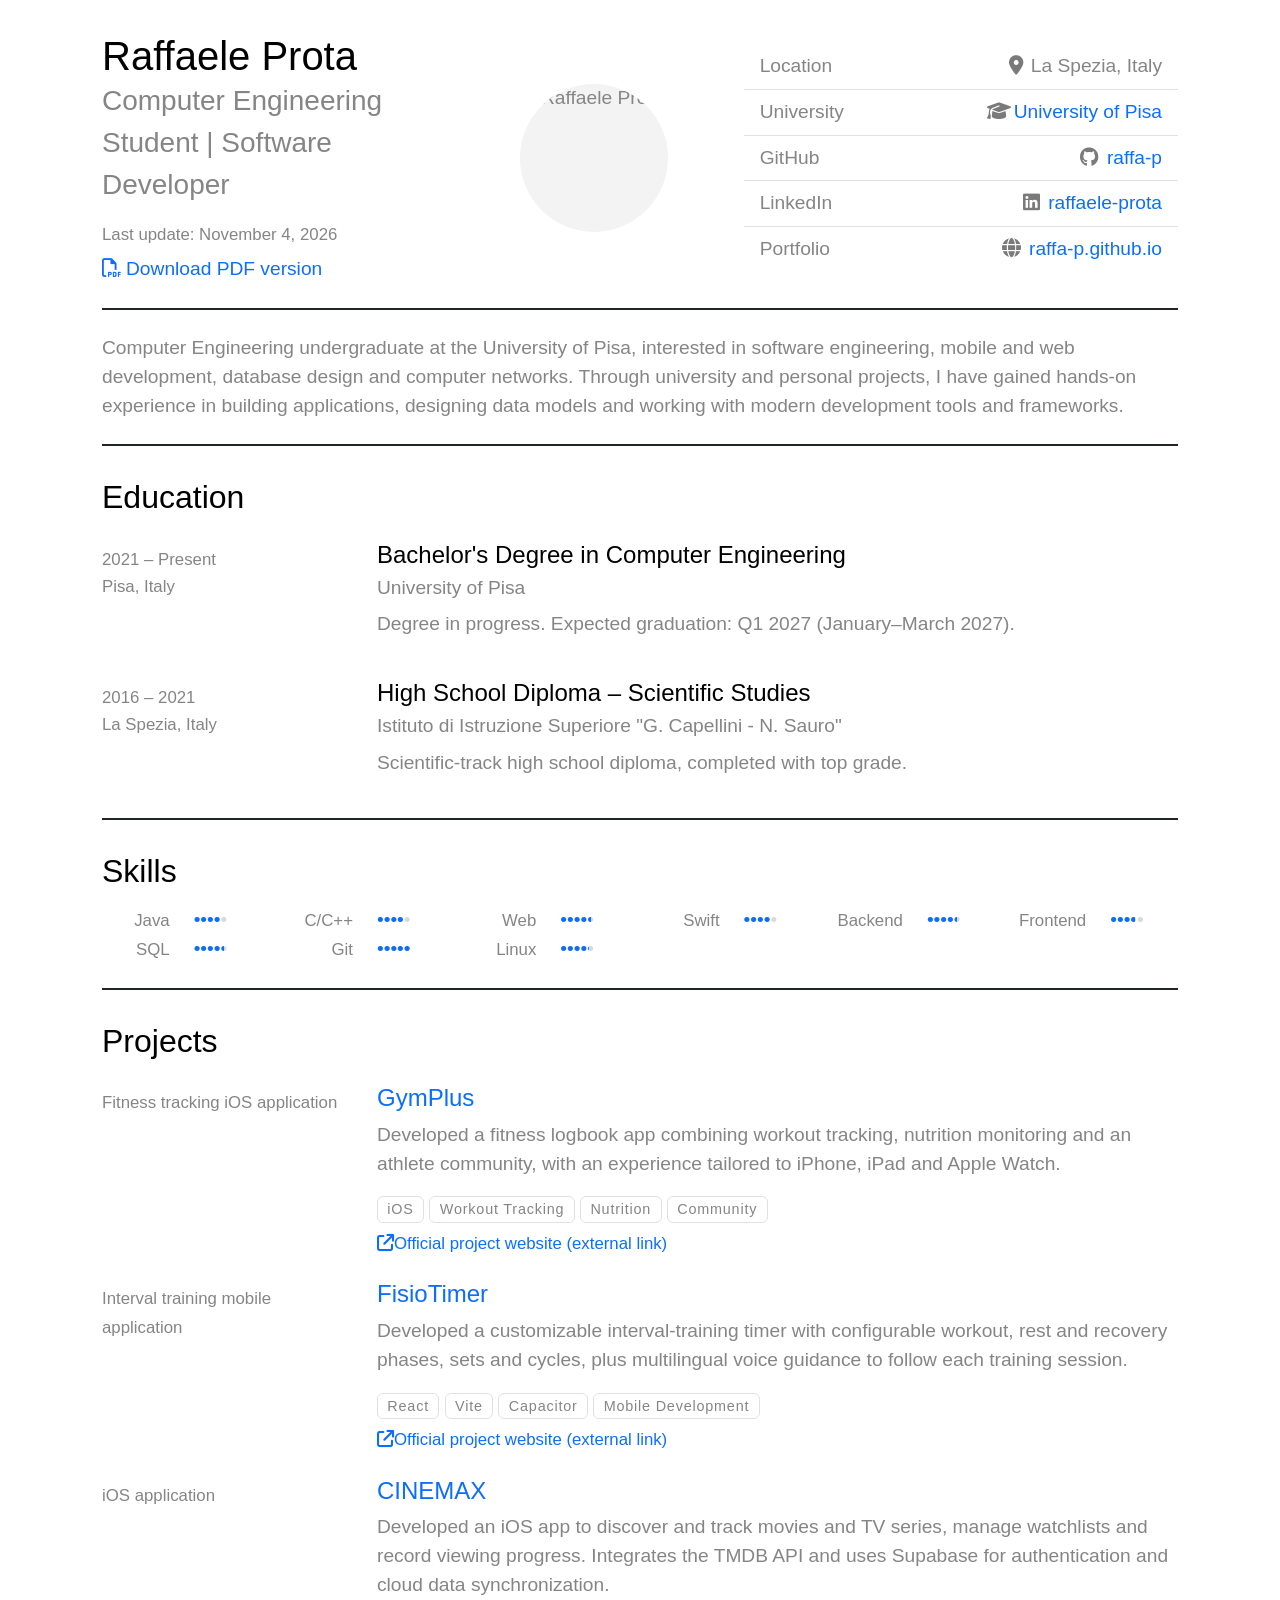
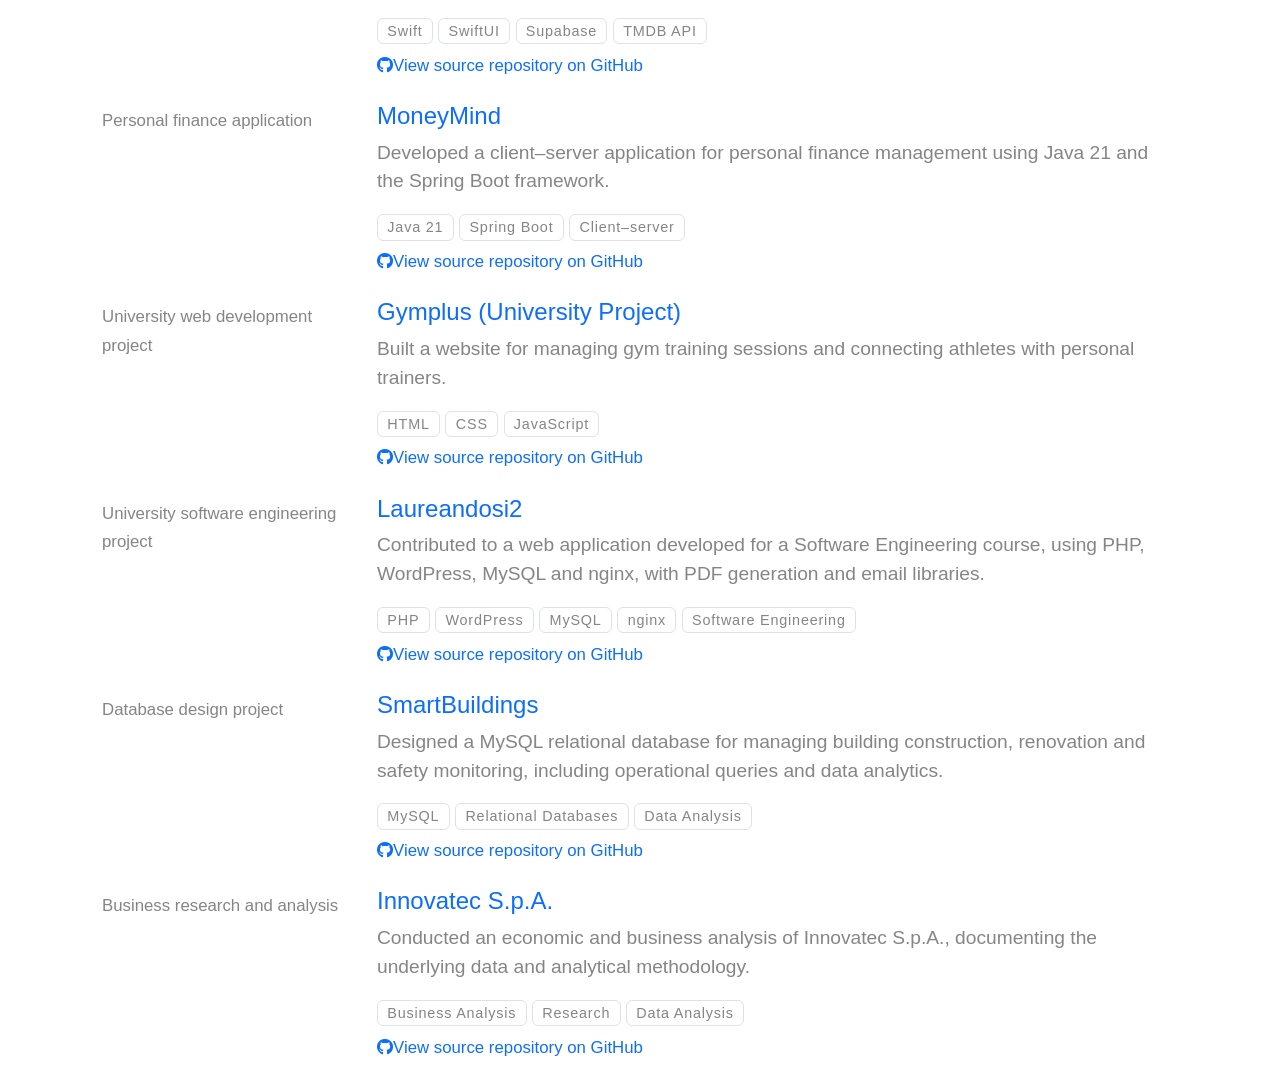
==== commit a85b6974: "Sync CV from raffa-p/cv (0e896a8)" ====
--- a/cv/index.html
+++ b/cv/index.html
@@ -183,7 +183,7 @@
                     <span class="badge text-body border border-1">Nutrition</span>
                     <span class="badge text-body border border-1">Community</span>
                 </p>
-                <p class="small mb-0 screen"><a href="https://protadev.com/gym_plus/app_landing.html"><i class="fa-solid fa-arrow-up-right-from-square"></i>Visit project website</a></p>
+                <p class="small mb-0"><a href="https://protadev.com/gym_plus/app_landing.html" target="_blank" rel="noopener noreferrer" aria-label="Open external official website for GymPlus"><i class="fa-solid fa-arrow-up-right-from-square" aria-hidden="true"></i>Official project website (external link)</a></p>
             </div>
         </div>
         <div class="row d-block d-md-flex mb-4">
@@ -197,7 +197,7 @@
                     <span class="badge text-body border border-1">Capacitor</span>
                     <span class="badge text-body border border-1">Mobile Development</span>
                 </p>
-                <p class="small mb-0 screen"><a href="https://fisiotimer.protadev.com/"><i class="fa-solid fa-arrow-up-right-from-square"></i>Visit project website</a></p>
+                <p class="small mb-0"><a href="https://fisiotimer.protadev.com/" target="_blank" rel="noopener noreferrer" aria-label="Open external official website for FisioTimer"><i class="fa-solid fa-arrow-up-right-from-square" aria-hidden="true"></i>Official project website (external link)</a></p>
             </div>
         </div>
         <div class="row d-block d-md-flex mb-4">
@@ -211,7 +211,7 @@
                     <span class="badge text-body border border-1">Supabase</span>
                     <span class="badge text-body border border-1">TMDB API</span>
                 </p>
-                <p class="small mb-0 screen"><a href="https://github.com/raffa-p/Cinemax"><i class="fa-brands fa-github"></i>View project on GitHub</a></p>
+                <p class="small mb-0"><a href="https://github.com/raffa-p/Cinemax" target="_blank" rel="noopener noreferrer"><i class="fa-brands fa-github" aria-hidden="true"></i>View source repository on GitHub</a></p>
             </div>
         </div>
         <div class="row d-block d-md-flex mb-4">
@@ -224,7 +224,7 @@
                     <span class="badge text-body border border-1">Spring Boot</span>
                     <span class="badge text-body border border-1">Client–server</span>
                 </p>
-                <p class="small mb-0 screen"><a href="https://github.com/raffa-p/MoneyMind"><i class="fa-brands fa-github"></i>View project on GitHub</a></p>
+                <p class="small mb-0"><a href="https://github.com/raffa-p/MoneyMind" target="_blank" rel="noopener noreferrer"><i class="fa-brands fa-github" aria-hidden="true"></i>View source repository on GitHub</a></p>
             </div>
         </div>
         <div class="row d-block d-md-flex mb-4">
@@ -237,7 +237,7 @@
                     <span class="badge text-body border border-1">CSS</span>
                     <span class="badge text-body border border-1">JavaScript</span>
                 </p>
-                <p class="small mb-0 screen"><a href="https://github.com/raffa-p/gymplus"><i class="fa-brands fa-github"></i>View project on GitHub</a></p>
+                <p class="small mb-0"><a href="https://github.com/raffa-p/gymplus" target="_blank" rel="noopener noreferrer"><i class="fa-brands fa-github" aria-hidden="true"></i>View source repository on GitHub</a></p>
             </div>
         </div>
         <div class="row d-block d-md-flex mb-4">
@@ -252,7 +252,7 @@
                     <span class="badge text-body border border-1">nginx</span>
                     <span class="badge text-body border border-1">Software Engineering</span>
                 </p>
-                <p class="small mb-0 screen"><a href="https://github.com/raffa-p/Laureandosi2"><i class="fa-brands fa-github"></i>View project on GitHub</a></p>
+                <p class="small mb-0"><a href="https://github.com/raffa-p/Laureandosi2" target="_blank" rel="noopener noreferrer"><i class="fa-brands fa-github" aria-hidden="true"></i>View source repository on GitHub</a></p>
             </div>
         </div>
         <div class="row d-block d-md-flex mb-4">
@@ -265,7 +265,7 @@
                     <span class="badge text-body border border-1">Relational Databases</span>
                     <span class="badge text-body border border-1">Data Analysis</span>
                 </p>
-                <p class="small mb-0 screen"><a href="https://github.com/raffa-p/SmartBuildings"><i class="fa-brands fa-github"></i>View project on GitHub</a></p>
+                <p class="small mb-0"><a href="https://github.com/raffa-p/SmartBuildings" target="_blank" rel="noopener noreferrer"><i class="fa-brands fa-github" aria-hidden="true"></i>View source repository on GitHub</a></p>
             </div>
         </div>
         <div class="row d-block d-md-flex">
@@ -278,7 +278,7 @@
                     <span class="badge text-body border border-1">Research</span>
                     <span class="badge text-body border border-1">Data Analysis</span>
                 </p>
-                <p class="small mb-0 screen"><a href="https://github.com/raffa-p/Innovatec-s.p.a."><i class="fa-brands fa-github"></i>View project on GitHub</a></p>
+                <p class="small mb-0"><a href="https://github.com/raffa-p/Innovatec-s.p.a." target="_blank" rel="noopener noreferrer"><i class="fa-brands fa-github" aria-hidden="true"></i>View source repository on GitHub</a></p>
             </div>
         </div>
     </section>
